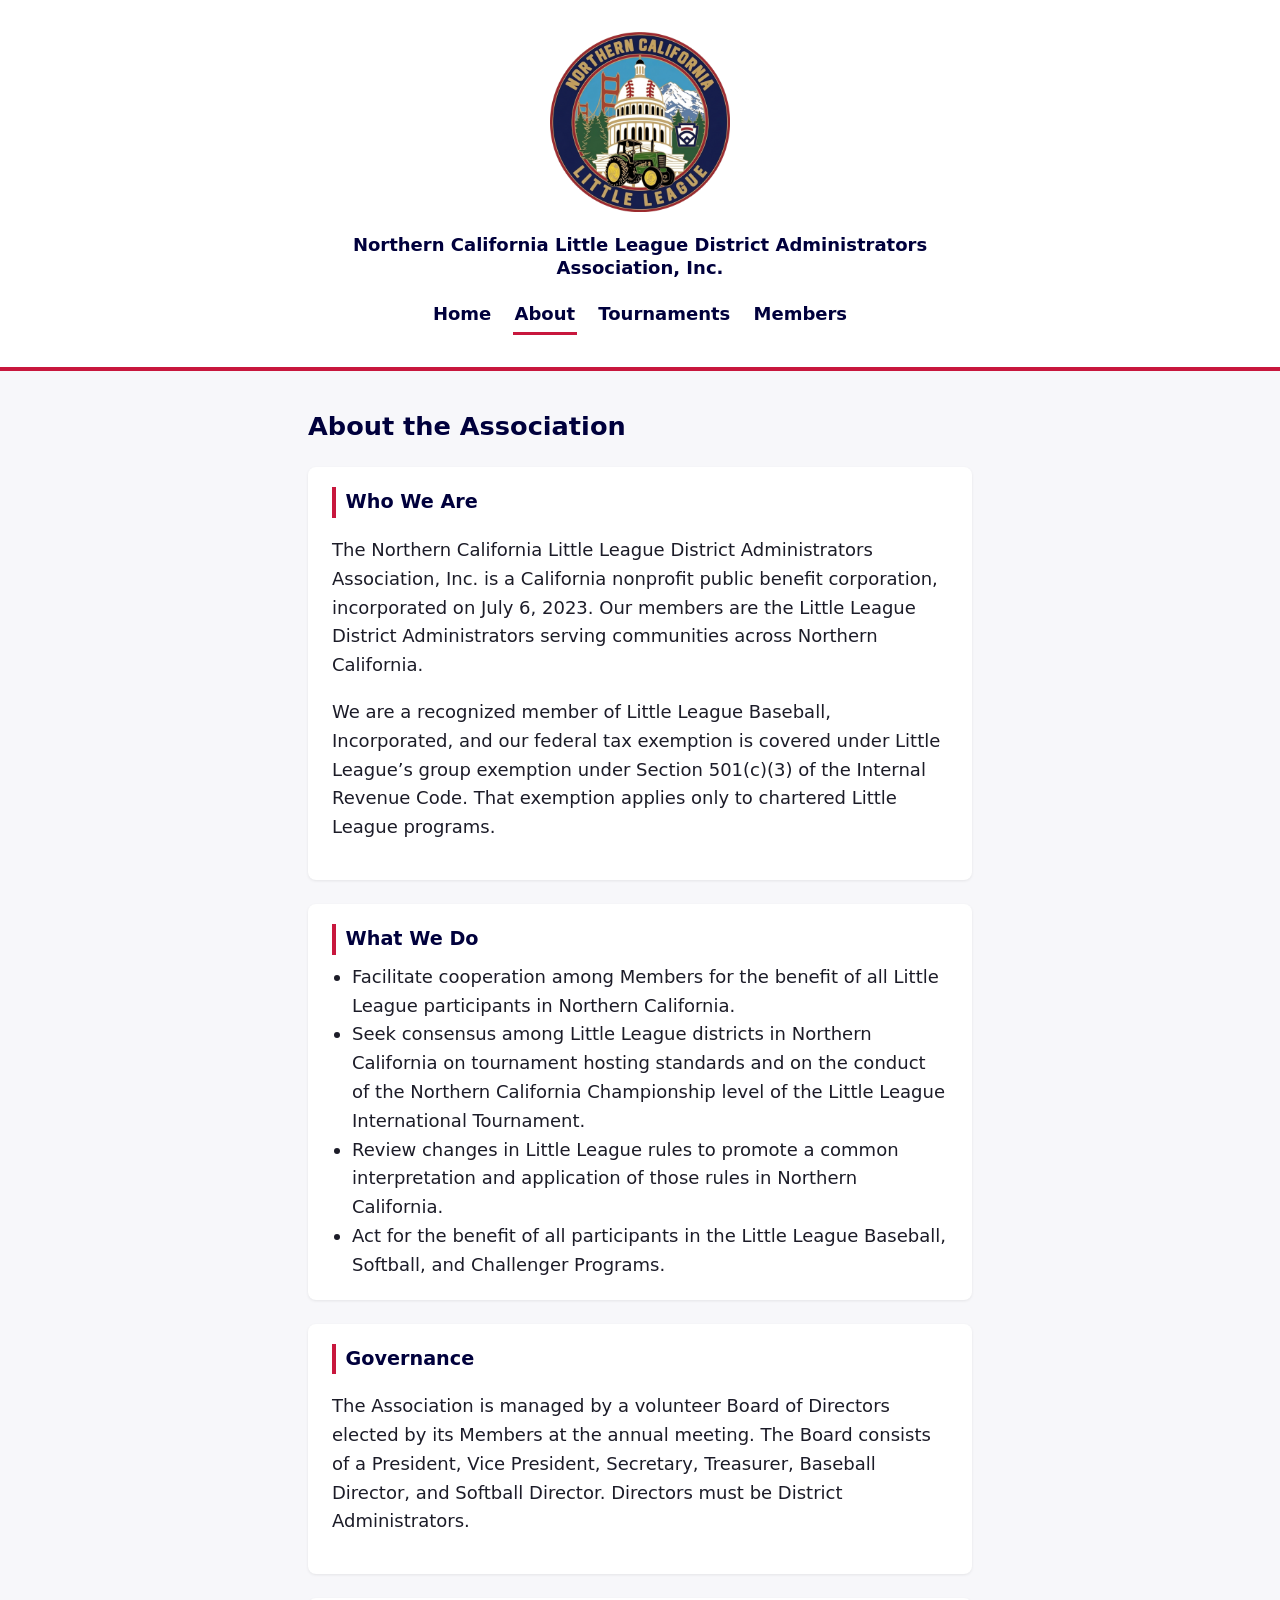
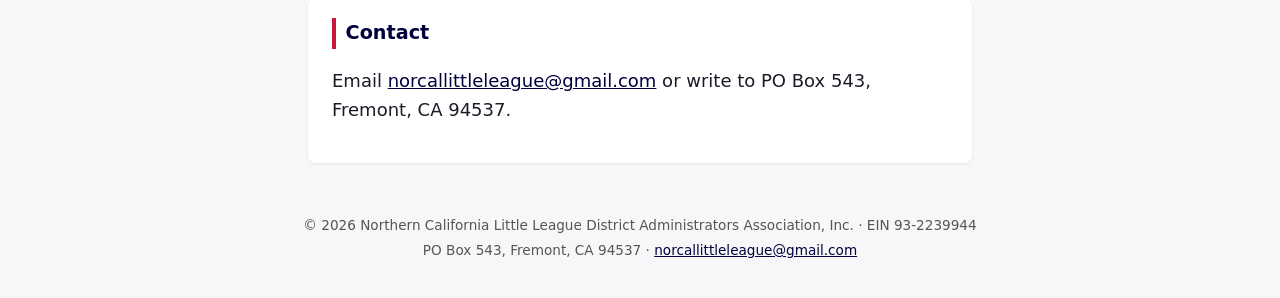
==== about.html @ 97615c6f "Add About, Tournaments, Members pages, nav, robots.txt and sitemap" ====
<!DOCTYPE html>
<html lang="en">
<head>
  <meta charset="utf-8">
  <meta name="viewport" content="width=device-width, initial-scale=1">
  <title>About | Northern California Little League District Administrators Association, Inc.</title>
  <meta name="description" content="Who we are, what we do, and how the Northern California Little League District Administrators Association is governed.">
  <meta property="og:title" content="About | Northern California Little League District Administrators Association, Inc.">
  <meta property="og:description" content="Who we are, what we do, and how the Northern California Little League District Administrators Association is governed.">
  <meta property="og:image" content="https://norcallittleleague.org/assets/logo.png">
  <link rel="icon" href="assets/logo.png">
  <link rel="stylesheet" href="style.css">
</head>
<body>
  <a class="skip" href="#main">Skip to content</a>
  <header>
    <a href="index.html"><img src="assets/logo.png" alt="Northern California Little League logo"></a>
    <p class="org">Northern California Little League District Administrators Association, Inc.</p>
    <nav aria-label="Main">
      <a href="index.html">Home</a>
      <a href="about.html" aria-current="page">About</a>
      <a href="tournaments.html">Tournaments</a>
      <a href="members.html">Members</a>
    </nav>
  </header>

  <main id="main">
    <h1>About the Association</h1>
    <section>
      <h2>Who We Are</h2>
      <p>The Northern California Little League District Administrators Association, Inc. is a California nonprofit public benefit corporation, incorporated on July 6, 2023. Our members are the Little League District Administrators serving communities across Northern California.</p>
      <p>We are a recognized member of Little League Baseball, Incorporated, and our federal tax exemption is covered under Little League&rsquo;s group exemption under Section 501(c)(3) of the Internal Revenue Code. That exemption applies only to chartered Little League programs.</p>
    </section>

    <section>
      <h2>What We Do</h2>
      <ul>
        <li>Facilitate cooperation among Members for the benefit of all Little League participants in Northern California.</li>
        <li>Seek consensus among Little League districts in Northern California on tournament hosting standards and on the conduct of the Northern California Championship level of the Little League International Tournament.</li>
        <li>Review changes in Little League rules to promote a common interpretation and application of those rules in Northern California.</li>
        <li>Act for the benefit of all participants in the Little League Baseball, Softball, and Challenger Programs.</li>
      </ul>
    </section>

    <section>
      <h2>Governance</h2>
      <p>The Association is managed by a volunteer Board of Directors elected by its Members at the annual meeting. The Board consists of a President, Vice President, Secretary, Treasurer, Baseball Director, and Softball Director. Directors must be District Administrators.</p>
    </section>

    <section>
      <h2>Contact</h2>
      <p>Email <a href="mailto:norcallittleleague@gmail.com">norcallittleleague@gmail.com</a> or write to PO Box 543, Fremont, CA 94537.</p>
    </section>
  </main>

  <footer>
    <p>&copy; 2026 Northern California Little League District Administrators Association, Inc. &middot; EIN 93-2239944</p>
    <p>PO Box 543, Fremont, CA 94537 &middot; <a href="mailto:norcallittleleague@gmail.com">norcallittleleague@gmail.com</a></p>
  </footer>
</body>
</html>
---- style.css ----
:root { --navy: #00003c; --red: #c8173d; --bg: #f7f7fa; }
* { box-sizing: border-box; }
body { margin: 0; font: 18px/1.6 system-ui, -apple-system, "Segoe UI", sans-serif; color: #1c1c28; background: var(--bg); }
header { background: #fff; border-bottom: 4px solid var(--red); text-align: center; padding: 2rem 1rem; }
header img { width: 180px; height: 180px; }
h1 { color: var(--navy); font-size: 1.8rem; line-height: 1.25; margin: 1rem auto 0; max-width: 40rem; }
main { max-width: 44rem; margin: 0 auto; padding: 1rem 1.25rem 3rem; }
section { background: #fff; border-radius: 8px; padding: 1.25rem 1.5rem; margin-top: 1.5rem; box-shadow: 0 1px 3px rgba(0,0,0,.08); }
h2 { color: var(--navy); font-size: 1.2rem; margin: 0 0 .5rem; border-left: 4px solid var(--red); padding-left: .6rem; }
dl { margin: 0; display: grid; grid-template-columns: max-content 1fr; gap: .3rem 1.25rem; }
dt { font-weight: 600; }
dd { margin: 0; }
a { color: var(--navy); }
footer { text-align: center; font-size: .85rem; color: #555; padding: 0 1rem 2rem; }
@media (max-width: 520px) { dl { grid-template-columns: 1fr; } dd { margin-bottom: .5rem; } }

.org { margin: .75rem auto 0; color: var(--navy); font-weight: 700; max-width: 40rem; line-height: 1.3; }
header h1 { display: none; }
main > h1 { color: var(--navy); font-size: 1.6rem; margin: 1.5rem 0 0; }
nav { margin-top: 1rem; display: flex; gap: .5rem 1.25rem; justify-content: center; flex-wrap: wrap; }
nav a { color: var(--navy); text-decoration: none; font-weight: 600; padding: .25rem .1rem; border-bottom: 3px solid transparent; }
nav a:hover, nav a[aria-current="page"] { border-bottom-color: var(--red); }
a:focus-visible { outline: 3px solid var(--red); outline-offset: 2px; }
.skip { position: absolute; left: -999px; }
.skip:focus { left: 0; background: #fff; padding: .5rem 1rem; z-index: 10; }
ul { padding-left: 1.25rem; margin: 0; }
footer p { margin: .25rem 0; }
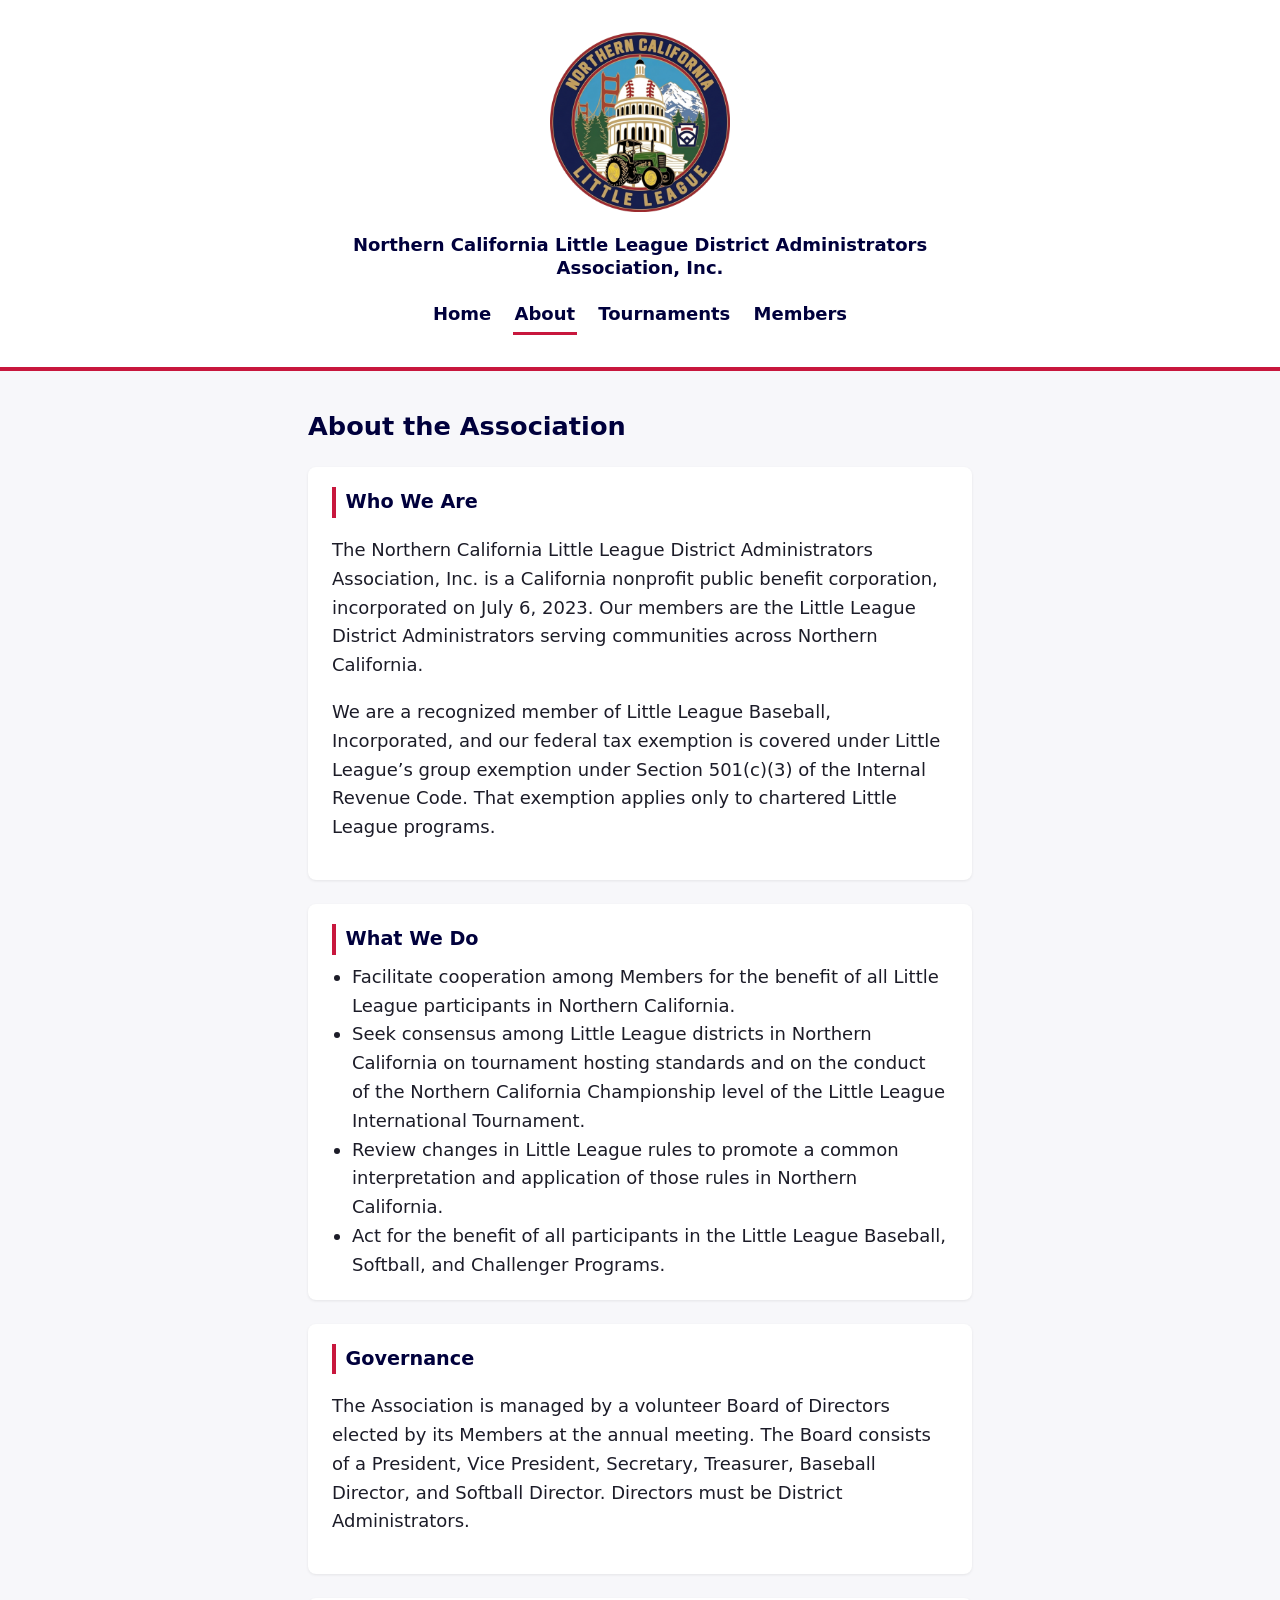
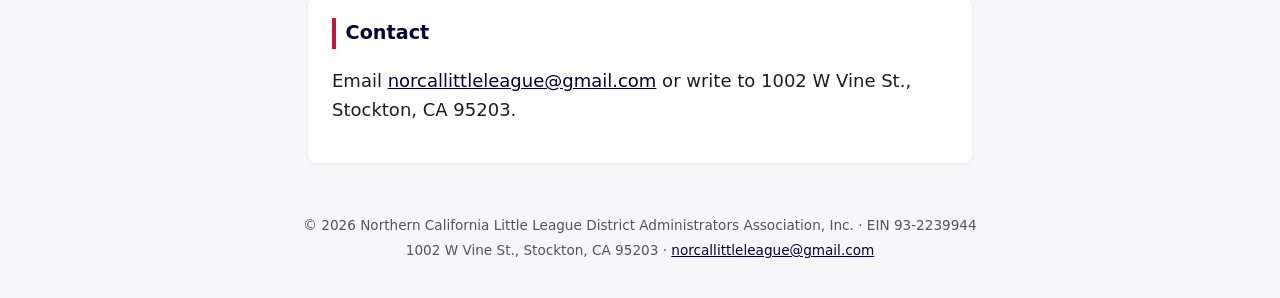
==== commit 4608c18d: "Update address to 1002 W Vine St., Stockton" ====
--- a/about.html
+++ b/about.html
@@ -49,13 +49,13 @@
 
     <section>
       <h2>Contact</h2>
-      <p>Email <a href="mailto:norcallittleleague@gmail.com">norcallittleleague@gmail.com</a> or write to PO Box 543, Fremont, CA 94537.</p>
+      <p>Email <a href="mailto:norcallittleleague@gmail.com">norcallittleleague@gmail.com</a> or write to 1002 W Vine St., Stockton, CA 95203.</p>
     </section>
   </main>
 
   <footer>
     <p>&copy; 2026 Northern California Little League District Administrators Association, Inc. &middot; EIN 93-2239944</p>
-    <p>PO Box 543, Fremont, CA 94537 &middot; <a href="mailto:norcallittleleague@gmail.com">norcallittleleague@gmail.com</a></p>
+    <p>1002 W Vine St., Stockton, CA 95203 &middot; <a href="mailto:norcallittleleague@gmail.com">norcallittleleague@gmail.com</a></p>
   </footer>
 </body>
 </html>
